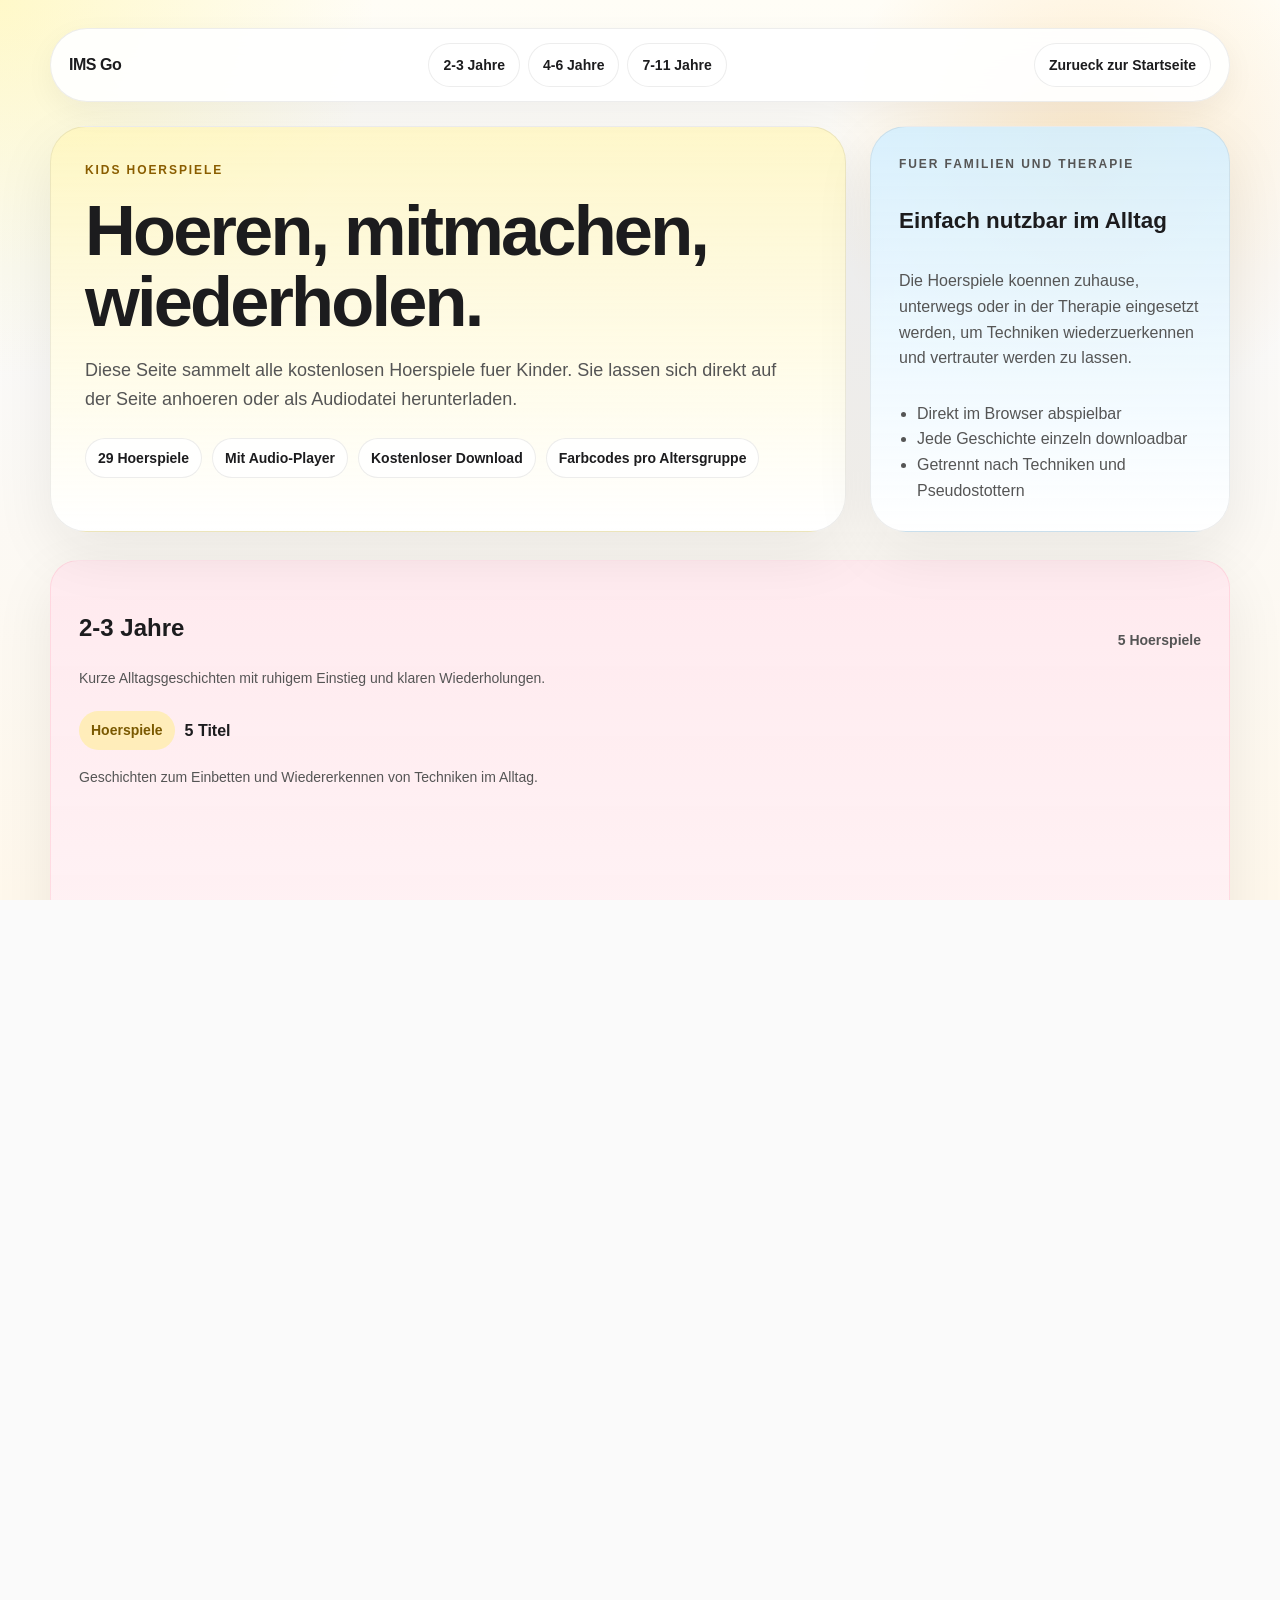
==== kids.html @ 33f675a0 "Create dedicated kids audio page" ====
<!DOCTYPE html>
<html lang="de">
<head>
    <meta charset="UTF-8">
    <meta name="viewport" content="width=device-width, initial-scale=1.0, maximum-scale=1.0, user-scalable=no">
    <title>Kids | IMS Go Hoerspiele</title>
    <meta
        name="description"
        content="Kostenlose Hoerspiele fuer stotternde Kinder. Direkt anhoeren oder herunterladen, sortiert nach Altersgruppen und Techniken."
    >
    <meta property="og:type" content="website">
    <meta property="og:title" content="IMS Go Kids - Hoerspiele fuer Kinder">
    <meta
        property="og:description"
        content="Die Kids-Seite von IMS Go mit kostenlosen Hoerspielen zum direkten Anhoeren und Herunterladen."
    >
    <meta property="og:image" content="https://jddark8.github.io/assets/images/ims-go-logo.png">
    <link rel="icon" href="assets/images/ims-go-logo.png" type="image/png">
    <link rel="stylesheet" href="styles.css">
</head>
<body>
    <div class="kids-page-shell">
        <header class="kids-page-topbar">
            <a class="brand" href="index.html">IMS Go</a>
            <nav class="kids-page-nav" aria-label="Altersgruppen Navigation">
                <a href="#age-2-3">2-3 Jahre</a>
                <a href="#age-4-6">4-6 Jahre</a>
                <a href="#age-7-11">7-11 Jahre</a>
            </nav>
            <a class="kids-page-back" href="index.html">Zurueck zur Startseite</a>
        </header>

        <main>
            <section class="kids-hero reveal">
                <div class="kids-hero-main">
                    <p class="eyebrow">Kids Hoerspiele</p>
                    <h1>Hoeren, mitmachen, wiederholen.</h1>
                    <p class="kids-hero-copy">
                        Diese Seite sammelt alle kostenlosen Hoerspiele fuer Kinder. Sie lassen sich direkt
                        auf der Seite anhoeren oder als Audiodatei herunterladen.
                    </p>
                    <div class="kids-hero-points">
                        <span>29 Hoerspiele</span>
                        <span>Mit Audio-Player</span>
                        <span>Kostenloser Download</span>
                        <span>Farbcodes pro Altersgruppe</span>
                    </div>
                </div>
                <aside class="kids-hero-side">
                    <div class="kids-side-card">
                        <p class="eyebrow">Fuer Familien und Therapie</p>
                        <h2>Einfach nutzbar im Alltag</h2>
                        <p>
                            Die Hoerspiele koennen zuhause, unterwegs oder in der Therapie eingesetzt werden,
                            um Techniken wiederzuerkennen und vertrauter werden zu lassen.
                        </p>
                        <ul>
                            <li>Direkt im Browser abspielbar</li>
                            <li>Jede Geschichte einzeln downloadbar</li>
                            <li>Getrennt nach Techniken und Pseudostottern</li>
                        </ul>
                    </div>
                </aside>
            </section>

            <section id="kids-page-library" class="kids-page-library" aria-live="polite"></section>
        </main>

        <footer class="footer">
            <div class="footer-links">
                <a href="index.html">Startseite</a>
                <a href="impressum.html">Impressum</a>
                <a href="datenschutz.html">Datenschutz</a>
                <a href="mailto:imsgo@gmx.de">Kontakt</a>
            </div>
            <p class="copyright">
                Kids-Bereich von IMS Go<br>
                © <span id="year"></span> Alle Rechte vorbehalten.
            </p>
        </footer>
    </div>

    <script src="audio-library.js"></script>
    <script src="kids.js"></script>
</body>
</html>
---- styles.css ----
:root {
    --primary-yellow: #ffeb3b;
    --primary-orange: #ff9800;
    --primary-green: #00875f;
    --primary-blue: #2196f3;
    --text-dark: #1c1c1e;
    --text-light: #555555;
    --bg-light: #fafafa;
    --bg-soft: #fff8da;
    --white: #ffffff;
    --line: rgba(28, 28, 30, 0.08);
    --shadow: 0 20px 60px rgba(28, 28, 30, 0.08);
}

* {
    box-sizing: border-box;
}

html,
body {
    height: 100%;
    margin: 0;
    padding: 0;
    scroll-behavior: smooth;
    background-color: var(--bg-light);
    color: var(--text-dark);
    font-family: -apple-system, BlinkMacSystemFont, "Segoe UI", Roboto, Helvetica, Arial, sans-serif;
    line-height: 1.6;
    -webkit-overflow-scrolling: touch;
    overflow-x: hidden;
}

body {
    background:
        radial-gradient(circle at top left, rgba(255, 235, 59, 0.24), transparent 24%),
        radial-gradient(circle at 85% 18%, rgba(255, 152, 0, 0.18), transparent 20%),
        linear-gradient(180deg, #fffdf6 0%, #fafafa 30%, #fff8ec 100%);
}

a {
    color: inherit;
    text-decoration: none;
}

img {
    max-width: 100%;
    display: block;
}

.section {
    width: min(1120px, calc(100% - 2rem));
    margin: 0 auto;
    padding: 56px 0;
}

.topbar {
    position: sticky;
    top: 0;
    z-index: 1000;
    display: flex;
    align-items: center;
    justify-content: space-between;
    gap: 20px;
    width: min(1120px, calc(100% - 2rem));
    margin: 16px auto 0;
    padding: 14px 20px;
    border: 1px solid var(--line);
    border-radius: 999px;
    background: rgba(255, 255, 255, 0.9);
    backdrop-filter: blur(16px);
    box-shadow: 0 10px 30px rgba(28, 28, 30, 0.05);
}

.brand,
.section-heading h2,
.hero h1 {
    font-weight: 800;
    letter-spacing: -0.03em;
}

.brand {
    font-size: 1rem;
}

.nav-links {
    display: flex;
    align-items: center;
    justify-content: center;
    gap: 8px;
    flex: 1;
}

.nav-links a,
.nav-link {
    padding: 10px 14px;
    border-radius: 999px;
    font-size: 14px;
    font-weight: 600;
    transition: background-color 0.2s ease, color 0.2s ease, transform 0.2s ease;
}

.nav-links a:hover,
.nav-links a:focus-visible,
.nav-link:hover,
.nav-link:focus-visible {
    background: rgba(255, 235, 59, 0.5);
    color: var(--text-dark);
    transform: translateY(-1px);
}

.nav-link {
    background: #f0f0f0;
    white-space: nowrap;
}

.hero {
    padding-top: 48px;
}

.hero-inner {
    display: grid;
    grid-template-columns: minmax(0, 1.2fr) minmax(280px, 420px);
    gap: 32px;
    align-items: center;
    padding: 36px;
    border-radius: 36px;
    background: linear-gradient(180deg, rgba(255, 235, 59, 0.12) 0%, rgba(255, 255, 255, 0.92) 100%);
    border: 1px solid rgba(255, 152, 0, 0.14);
    box-shadow: var(--shadow);
}

.eyebrow {
    margin: 0 0 14px;
    text-transform: uppercase;
    letter-spacing: 0.16em;
    font-size: 12px;
    font-weight: 700;
    color: #8a5d00;
}

.hero h1 {
    margin: 0;
    font-size: clamp(2.4rem, 6vw, 4.6rem);
    line-height: 1.05;
    max-width: 12ch;
}

.hero-copy {
    margin: 18px 0 0;
    max-width: 680px;
    font-size: clamp(17px, 2.8vw, 20px);
    color: var(--text-light);
}

.store-buttons {
    display: flex;
    gap: 15px;
    flex-wrap: wrap;
    margin-top: 28px;
}

.store-btn {
    display: inline-flex;
    align-items: center;
    justify-content: center;
    min-width: 170px;
    padding: 8px;
    border-radius: 18px;
    box-shadow: 0 10px 24px rgba(28, 28, 30, 0.12);
    transition: transform 0.2s ease, box-shadow 0.2s ease;
}

.store-btn:hover,
.store-btn:focus-visible {
    transform: translateY(-3px);
    box-shadow: 0 18px 30px rgba(28, 28, 30, 0.16);
}

.btn-ios {
    background: rgba(0, 0, 0, 0.94);
}

.btn-android {
    background: var(--primary-green);
}

.store-badge {
    display: block;
    width: auto;
    max-width: 100%;
    height: 56px;
}

.store-badge-google {
    height: 84px;
    margin: -14px 0;
}

.store-note {
    margin: 12px 0 0;
    color: var(--text-light);
    font-size: 14px;
}

.hero-points {
    display: flex;
    flex-wrap: wrap;
    gap: 10px;
    margin-top: 26px;
}

.hero-points span {
    padding: 8px 12px;
    border-radius: 999px;
    background: rgba(255, 255, 255, 0.88);
    border: 1px solid rgba(255, 152, 0, 0.15);
    font-size: 14px;
    font-weight: 700;
}

.hero-visual {
    position: relative;
    display: flex;
    justify-content: center;
}

.hero-visual::before {
    content: "";
    position: absolute;
    inset: 8% 10%;
    border-radius: 32px;
    background: radial-gradient(circle, rgba(255, 235, 59, 0.45), rgba(255, 152, 0, 0.08) 65%, transparent 70%);
    filter: blur(8px);
}

.hero-logo {
    position: relative;
    width: min(100%, 280px);
    border-radius: 32px;
    box-shadow: 0 24px 56px rgba(255, 152, 0, 0.24);
}

.gallery-section {
    display: flex;
    justify-content: center;
    gap: 24px;
    flex-wrap: wrap;
    padding-top: 8px;
}

.screenshot-wrapper {
    width: min(240px, 100%);
    padding: 10px;
    border-radius: 28px;
    background: linear-gradient(180deg, #ffffff, #fff8eb);
    border: 1px solid rgba(255, 152, 0, 0.1);
    box-shadow: 0 22px 50px rgba(28, 28, 30, 0.08);
    transition: transform 0.3s ease, box-shadow 0.3s ease;
}

.screenshot-wrapper:hover,
.screenshot-wrapper:focus-within {
    transform: translateY(-10px) scale(1.02);
    box-shadow: 0 30px 60px rgba(28, 28, 30, 0.12);
}

.screenshot-img {
    border-radius: 20px;
}

.section-heading {
    max-width: 720px;
    margin-bottom: 28px;
}

.section-intro {
    margin: 14px 0 0;
    color: var(--text-light);
    font-size: 17px;
    line-height: 1.75;
}

.section-heading h2 {
    margin: 0;
    font-size: clamp(2rem, 4.5vw, 3.2rem);
    line-height: 1.08;
}

.feature-grid,
.kids-library,
.content-grid,
.team-grid {
    display: grid;
    gap: 24px;
}

.kids-section {
    padding-top: 10px;
}

.kids-panel,
.kids-age-card,
.kids-track-card {
    background: rgba(255, 255, 255, 0.9);
    border: 1px solid var(--line);
    border-radius: 28px;
    box-shadow: var(--shadow);
}

.kids-panel {
    display: flex;
    align-items: center;
    justify-content: space-between;
    gap: 24px;
    padding: 28px;
    background: linear-gradient(180deg, rgba(255, 235, 59, 0.18), rgba(255, 255, 255, 0.96));
}

.kids-copy p {
    margin: 0;
    color: var(--text-light);
}

.kids-points {
    display: flex;
    flex-wrap: wrap;
    gap: 10px;
    margin: 18px 0 0;
    padding: 0;
    list-style: none;
}

.kids-points li,
.kids-badge,
.kids-type-badge {
    padding: 8px 12px;
    border-radius: 999px;
    font-size: 14px;
    font-weight: 700;
}

.kids-points li {
    background: rgba(255, 255, 255, 0.88);
    border: 1px solid rgba(255, 152, 0, 0.14);
}

.kids-badge {
    min-width: max-content;
    background: #111111;
    color: #ffffff;
}

.kids-actions {
    margin-top: 18px;
}

.kids-teaser-grid {
    display: grid;
    grid-template-columns: repeat(3, minmax(0, 1fr));
    gap: 18px;
    margin-top: 24px;
}

.kids-teaser-card {
    padding: 24px;
    border-radius: 28px;
    border: 1px solid var(--line);
    box-shadow: var(--shadow);
    background: rgba(255, 255, 255, 0.92);
}

.kids-teaser-card h3 {
    margin: 0 0 10px;
    font-size: 1.35rem;
}

.kids-teaser-card p:last-child {
    margin: 0;
    color: var(--text-light);
}

.kids-teaser-age {
    display: inline-flex;
    margin: 0 0 14px;
    padding: 8px 12px;
    border-radius: 999px;
    font-size: 13px;
    font-weight: 800;
    letter-spacing: 0.06em;
    text-transform: uppercase;
}

.kids-teaser-card-2-3 {
    background: linear-gradient(180deg, rgba(255, 224, 229, 0.72), rgba(255, 255, 255, 0.96));
}

.kids-teaser-card-2-3 .kids-teaser-age {
    background: rgba(255, 255, 255, 0.82);
    color: #a04b5f;
}

.kids-teaser-card-4-6 {
    background: linear-gradient(180deg, rgba(255, 245, 184, 0.78), rgba(255, 255, 255, 0.96));
}

.kids-teaser-card-4-6 .kids-teaser-age {
    background: rgba(255, 255, 255, 0.82);
    color: #8a6d00;
}

.kids-teaser-card-7-11 {
    background: linear-gradient(180deg, rgba(209, 238, 255, 0.86), rgba(255, 255, 255, 0.96));
}

.kids-teaser-card-7-11 .kids-teaser-age {
    background: rgba(255, 255, 255, 0.82);
    color: #1d6da3;
}

.kids-library {
    grid-template-columns: 1fr;
    margin-top: 24px;
}

.kids-page-shell {
    width: min(1180px, calc(100% - 2rem));
    margin: 0 auto;
    padding: 28px 0 72px;
}

.kids-page-topbar {
    position: sticky;
    top: 0;
    z-index: 1000;
    display: flex;
    align-items: center;
    justify-content: space-between;
    gap: 16px;
    margin-bottom: 24px;
    padding: 14px 18px;
    border: 1px solid var(--line);
    border-radius: 999px;
    background: rgba(255, 255, 255, 0.92);
    backdrop-filter: blur(16px);
    box-shadow: 0 10px 30px rgba(28, 28, 30, 0.05);
}

.kids-page-nav {
    display: flex;
    gap: 8px;
    flex-wrap: wrap;
}

.kids-page-nav a,
.kids-page-back {
    display: inline-flex;
    align-items: center;
    justify-content: center;
    padding: 10px 14px;
    border-radius: 999px;
    font-size: 14px;
    font-weight: 700;
    background: rgba(255, 255, 255, 0.9);
    border: 1px solid rgba(28, 28, 30, 0.08);
}

.kids-page-nav a:hover,
.kids-page-back:hover,
.kids-page-nav a:focus-visible,
.kids-page-back:focus-visible {
    background: rgba(255, 235, 59, 0.4);
}

.kids-hero {
    display: grid;
    grid-template-columns: minmax(0, 1.1fr) minmax(280px, 360px);
    gap: 24px;
    align-items: stretch;
    margin-bottom: 28px;
}

.kids-hero-main,
.kids-hero-side {
    border: 1px solid var(--line);
    border-radius: 36px;
    box-shadow: var(--shadow);
}

.kids-hero-main {
    padding: 34px;
    background: linear-gradient(180deg, rgba(255, 245, 184, 0.72), rgba(255, 255, 255, 0.96));
}

.kids-hero-main h1 {
    margin: 0;
    font-size: clamp(2.5rem, 6vw, 4.4rem);
    line-height: 1.02;
    letter-spacing: -0.04em;
}

.kids-hero-copy {
    max-width: 700px;
    margin: 18px 0 0;
    font-size: 18px;
    color: var(--text-light);
}

.kids-hero-points {
    display: flex;
    flex-wrap: wrap;
    gap: 10px;
    margin-top: 24px;
}

.kids-hero-points span {
    padding: 8px 12px;
    border-radius: 999px;
    background: rgba(255, 255, 255, 0.84);
    border: 1px solid rgba(28, 28, 30, 0.08);
    font-size: 14px;
    font-weight: 700;
}

.kids-hero-side {
    padding: 28px;
    background: linear-gradient(180deg, rgba(209, 238, 255, 0.84), rgba(255, 255, 255, 0.96));
}

.kids-side-card {
    display: grid;
    gap: 14px;
}

.kids-side-card h2 {
    margin: 0;
    font-size: 1.4rem;
}

.kids-side-card p,
.kids-side-card li,
.kids-track-copy,
.kids-track-description {
    color: var(--text-light);
}

.kids-side-card ul {
    margin: 0;
    padding-left: 18px;
}

.kids-page-library {
    display: grid;
    gap: 24px;
}

.kids-age-card {
    padding: 28px;
}

.kids-age-card-2-3 {
    border-color: rgba(255, 140, 168, 0.22);
    background: linear-gradient(180deg, rgba(255, 232, 238, 0.9), rgba(255, 255, 255, 0.96));
}

.kids-age-card-4-6 {
    border-color: rgba(255, 202, 40, 0.22);
    background: linear-gradient(180deg, rgba(255, 246, 201, 0.92), rgba(255, 255, 255, 0.96));
}

.kids-age-card-7-11 {
    border-color: rgba(33, 150, 243, 0.18);
    background: linear-gradient(180deg, rgba(225, 243, 255, 0.92), rgba(255, 255, 255, 0.96));
}

.kids-age-head {
    display: flex;
    align-items: center;
    justify-content: space-between;
    gap: 16px;
    margin-bottom: 20px;
}

.kids-age-head h3,
.kids-type-header h4,
.kids-track-title {
    margin: 0;
}

.kids-age-head h3 {
    font-size: clamp(1.5rem, 3vw, 2rem);
}

.kids-age-count {
    color: var(--text-light);
    font-size: 14px;
    font-weight: 700;
}

.kids-type-group + .kids-type-group {
    margin-top: 22px;
    padding-top: 22px;
    border-top: 1px solid rgba(28, 28, 30, 0.08);
}

.kids-type-header {
    display: flex;
    align-items: center;
    gap: 10px;
    margin-bottom: 16px;
}

.kids-type-badge {
    background: rgba(255, 235, 59, 0.3);
    color: #7a5900;
}

.kids-track-grid {
    display: grid;
    grid-template-columns: repeat(3, minmax(0, 1fr));
    gap: 16px;
}

.kids-track-card {
    overflow: hidden;
    padding: 0;
}

.kids-track-cover {
    position: relative;
    min-height: 164px;
    padding: 18px;
    display: flex;
    flex-direction: column;
    justify-content: space-between;
}

.kids-track-cover::after {
    content: "";
    position: absolute;
    right: -24px;
    bottom: -24px;
    width: 120px;
    height: 120px;
    border-radius: 50%;
    background: rgba(255, 255, 255, 0.22);
}

.kids-track-cover-2-3 {
    background: linear-gradient(135deg, #ffb8c9, #ff8cab);
    color: #58192a;
}

.kids-track-cover-4-6 {
    background: linear-gradient(135deg, #ffe36a, #ffb300);
    color: #4d3500;
}

.kids-track-cover-7-11 {
    background: linear-gradient(135deg, #79c6ff, #2a90f0);
    color: #0a345d;
}

.kids-track-badges {
    position: relative;
    z-index: 1;
    display: flex;
    flex-wrap: wrap;
    gap: 8px;
}

.kids-cover-pill,
.kids-cover-icon {
    display: inline-flex;
    align-items: center;
    justify-content: center;
    border-radius: 999px;
    background: rgba(255, 255, 255, 0.82);
    font-size: 12px;
    font-weight: 800;
}

.kids-cover-pill {
    padding: 7px 10px;
    letter-spacing: 0.06em;
    text-transform: uppercase;
}

.kids-cover-icon {
    width: 34px;
    height: 34px;
    font-size: 16px;
}

.kids-track-cover-title {
    position: relative;
    z-index: 1;
    margin: 16px 0 0;
    font-size: 1.25rem;
    line-height: 1.15;
}

.kids-track-body {
    padding: 18px;
}

.kids-track-copy {
    margin: 0 0 12px;
    font-size: 14px;
}

.kids-track-description {
    margin: 0;
    font-size: 14px;
    line-height: 1.7;
}

.kids-track-meta {
    margin: 8px 0 14px;
    color: var(--text-light);
    font-size: 14px;
}

.kids-audio {
    width: 100%;
    margin-top: 8px;
}

.kids-track-actions {
    display: flex;
    gap: 10px;
    margin-top: 14px;
    flex-wrap: wrap;
}

.kids-link {
    display: inline-flex;
    align-items: center;
    justify-content: center;
    min-height: 40px;
    padding: 10px 14px;
    border-radius: 999px;
    font-size: 14px;
    font-weight: 700;
}

.kids-link-primary {
    color: #ffffff;
    background: linear-gradient(135deg, #1c1c1e, #4a4a4f);
}

.kids-link-secondary {
    border: 1px solid rgba(28, 28, 30, 0.1);
    background: rgba(255, 255, 255, 0.92);
}

.feature-grid {
    grid-template-columns: repeat(3, minmax(0, 1fr));
}

.feature-card,
.content-card,
.team-card,
.disclaimer-box {
    background: rgba(255, 255, 255, 0.88);
    border: 1px solid var(--line);
    border-radius: 28px;
    box-shadow: var(--shadow);
}

.feature-card,
.content-card,
.team-card {
    padding: 28px;
}

.feature-card {
    transition: transform 0.25s ease, box-shadow 0.25s ease;
}

.feature-card:hover,
.team-card:hover {
    transform: translateY(-6px);
    box-shadow: 0 24px 60px rgba(28, 28, 30, 0.1);
}

.icon-box {
    display: inline-flex;
    align-items: center;
    justify-content: center;
    min-width: 56px;
    height: 56px;
    padding: 0 12px;
    border-radius: 16px;
    margin-bottom: 20px;
    font-size: 13px;
    font-weight: 800;
    text-transform: uppercase;
    letter-spacing: 0.08em;
}

.icon-blue {
    color: var(--primary-blue);
    background: rgba(33, 150, 243, 0.12);
}

.icon-green {
    color: var(--primary-green);
    background: rgba(0, 135, 95, 0.12);
}

.icon-orange {
    color: var(--primary-orange);
    background: rgba(255, 152, 0, 0.14);
}

.feature-card h3,
.team-name {
    margin: 0 0 10px;
    font-size: 22px;
}

.feature-card p,
.content-card p,
.team-bio,
.disclaimer-box p,
.copyright {
    margin: 0;
    color: var(--text-light);
}

.content-grid {
    grid-template-columns: repeat(3, minmax(0, 1fr));
}

.content-card p,
.team-bio,
.disclaimer-box p {
    font-size: 16px;
    line-height: 1.75;
}

.team-section {
    padding-bottom: 36px;
}

.team-grid {
    grid-template-columns: repeat(2, minmax(0, 1fr));
}

.team-card {
    text-align: center;
}

.team-img {
    width: 140px;
    height: 140px;
    margin: 0 auto 20px;
    border-radius: 50%;
    object-fit: cover;
    border: 4px solid var(--white);
    box-shadow: 0 12px 24px rgba(28, 28, 30, 0.12);
}

.team-card:nth-child(1) .team-img {
    border-color: var(--primary-orange);
}

.team-card:nth-child(2) .team-img {
    border-color: var(--primary-yellow);
}

.team-role {
    margin: 0 0 18px;
    color: var(--primary-orange);
    font-size: 13px;
    font-weight: 700;
    letter-spacing: 0.08em;
    text-transform: uppercase;
}

.disclaimer-section {
    padding-top: 16px;
}

.download-section {
    padding-top: 8px;
}

.download-panel {
    padding: 34px;
    text-align: center;
    border-radius: 32px;
    border: 1px solid rgba(255, 152, 0, 0.12);
    background: linear-gradient(180deg, rgba(255, 235, 59, 0.14), rgba(255, 255, 255, 0.94));
    box-shadow: var(--shadow);
}

.download-panel h2 {
    margin: 0;
    font-size: clamp(2rem, 4.5vw, 3rem);
    line-height: 1.08;
}

.download-panel p {
    max-width: 700px;
    margin: 16px auto 0;
    color: var(--text-light);
}

.store-buttons-centered {
    justify-content: center;
}

.disclaimer-box {
    max-width: 800px;
    margin: 0 auto;
    padding: 24px;
    background: #fffde7;
    border-left: 5px solid var(--primary-orange);
}

.disclaimer-box strong {
    display: block;
    margin-bottom: 10px;
}

.footer {
    margin-top: 32px;
    padding: 56px 20px 72px;
    text-align: center;
    background: #111111;
    color: #cccccc;
}

.footer-links {
    display: flex;
    flex-wrap: wrap;
    justify-content: center;
    gap: 18px;
}

.footer-links a {
    color: #cccccc;
    font-size: 14px;
    transition: color 0.2s ease;
}

.footer-links a:hover,
.footer-links a:focus-visible {
    color: var(--primary-yellow);
}

.copyright {
    margin-top: 20px;
    font-size: 12px;
    opacity: 0.7;
}

.legal-page {
    min-height: 100vh;
}

.legal-shell {
    width: min(920px, calc(100% - 2rem));
    margin: 0 auto;
    padding: 32px 0 64px;
}

.legal-back {
    display: inline-flex;
    align-items: center;
    padding: 10px 14px;
    border-radius: 999px;
    background: rgba(255, 255, 255, 0.92);
    border: 1px solid var(--line);
    box-shadow: 0 10px 24px rgba(28, 28, 30, 0.06);
}

.legal-card {
    margin-top: 20px;
    padding: 32px;
    border-radius: 32px;
    background: rgba(255, 255, 255, 0.92);
    border: 1px solid var(--line);
    box-shadow: var(--shadow);
}

.legal-card h1 {
    margin: 0 0 18px;
    font-size: clamp(2.2rem, 5vw, 3.4rem);
    line-height: 1.05;
}

.legal-card h2 {
    margin: 0 0 10px;
    font-size: 1.2rem;
}

.legal-note {
    margin-bottom: 26px;
    padding: 18px 20px;
    border-left: 5px solid var(--primary-orange);
    border-radius: 18px;
    background: #fff7de;
}

.legal-note p,
.legal-section-block p,
.legal-section-block li {
    color: var(--text-light);
}

.legal-section-block {
    padding-top: 18px;
    border-top: 1px solid rgba(28, 28, 30, 0.08);
}

.legal-section-block + .legal-section-block {
    margin-top: 18px;
}

.reveal {
    opacity: 0;
    transform: translateY(18px);
    transition: opacity 700ms ease, transform 700ms ease;
}

.reveal.is-visible {
    opacity: 1;
    transform: translateY(0);
}

.delay-1 {
    transition-delay: 100ms;
}

.delay-2 {
    transition-delay: 180ms;
}

.delay-3 {
    transition-delay: 260ms;
}

@media (max-width: 920px) {
    .kids-hero,
    .hero-inner,
    .kids-track-grid,
    .kids-teaser-grid,
    .feature-grid,
    .content-grid,
    .team-grid {
        grid-template-columns: 1fr;
    }

    .hero h1 {
        max-width: 100%;
    }

    .hero-visual {
        order: -1;
    }
}

@media (max-width: 760px) {
    .topbar {
        flex-wrap: wrap;
        justify-content: center;
        border-radius: 28px;
    }

    .nav-links {
        order: 3;
        flex-wrap: wrap;
    }

    .hero-inner,
    .kids-panel,
    .feature-card,
    .content-card,
    .team-card {
        padding: 22px;
    }

    .kids-hero-main,
    .kids-hero-side,
    .kids-age-card {
        padding: 22px;
    }

    .kids-panel,
    .kids-age-head {
        flex-direction: column;
        align-items: flex-start;
    }

    .store-buttons {
        flex-direction: column;
    }

    .store-btn {
        width: 100%;
    }

    .store-badge {
        height: 52px;
    }

    .store-badge-google {
        height: 76px;
        margin: -12px 0;
    }

    .download-panel,
    .legal-card {
        padding: 24px;
    }

    .kids-page-topbar {
        border-radius: 28px;
        flex-wrap: wrap;
    }
}

@media (max-width: 520px) {
    .section {
        width: min(100% - 1rem, 1120px);
        padding: 40px 0;
    }

    .topbar {
        width: min(100% - 1rem, 1120px);
        margin-top: 10px;
        padding: 12px;
    }

    .hero {
        padding-top: 28px;
    }

    .hero-inner {
        padding: 20px;
        border-radius: 28px;
    }

    .hero h1 {
        font-size: clamp(2rem, 12vw, 3rem);
    }
}
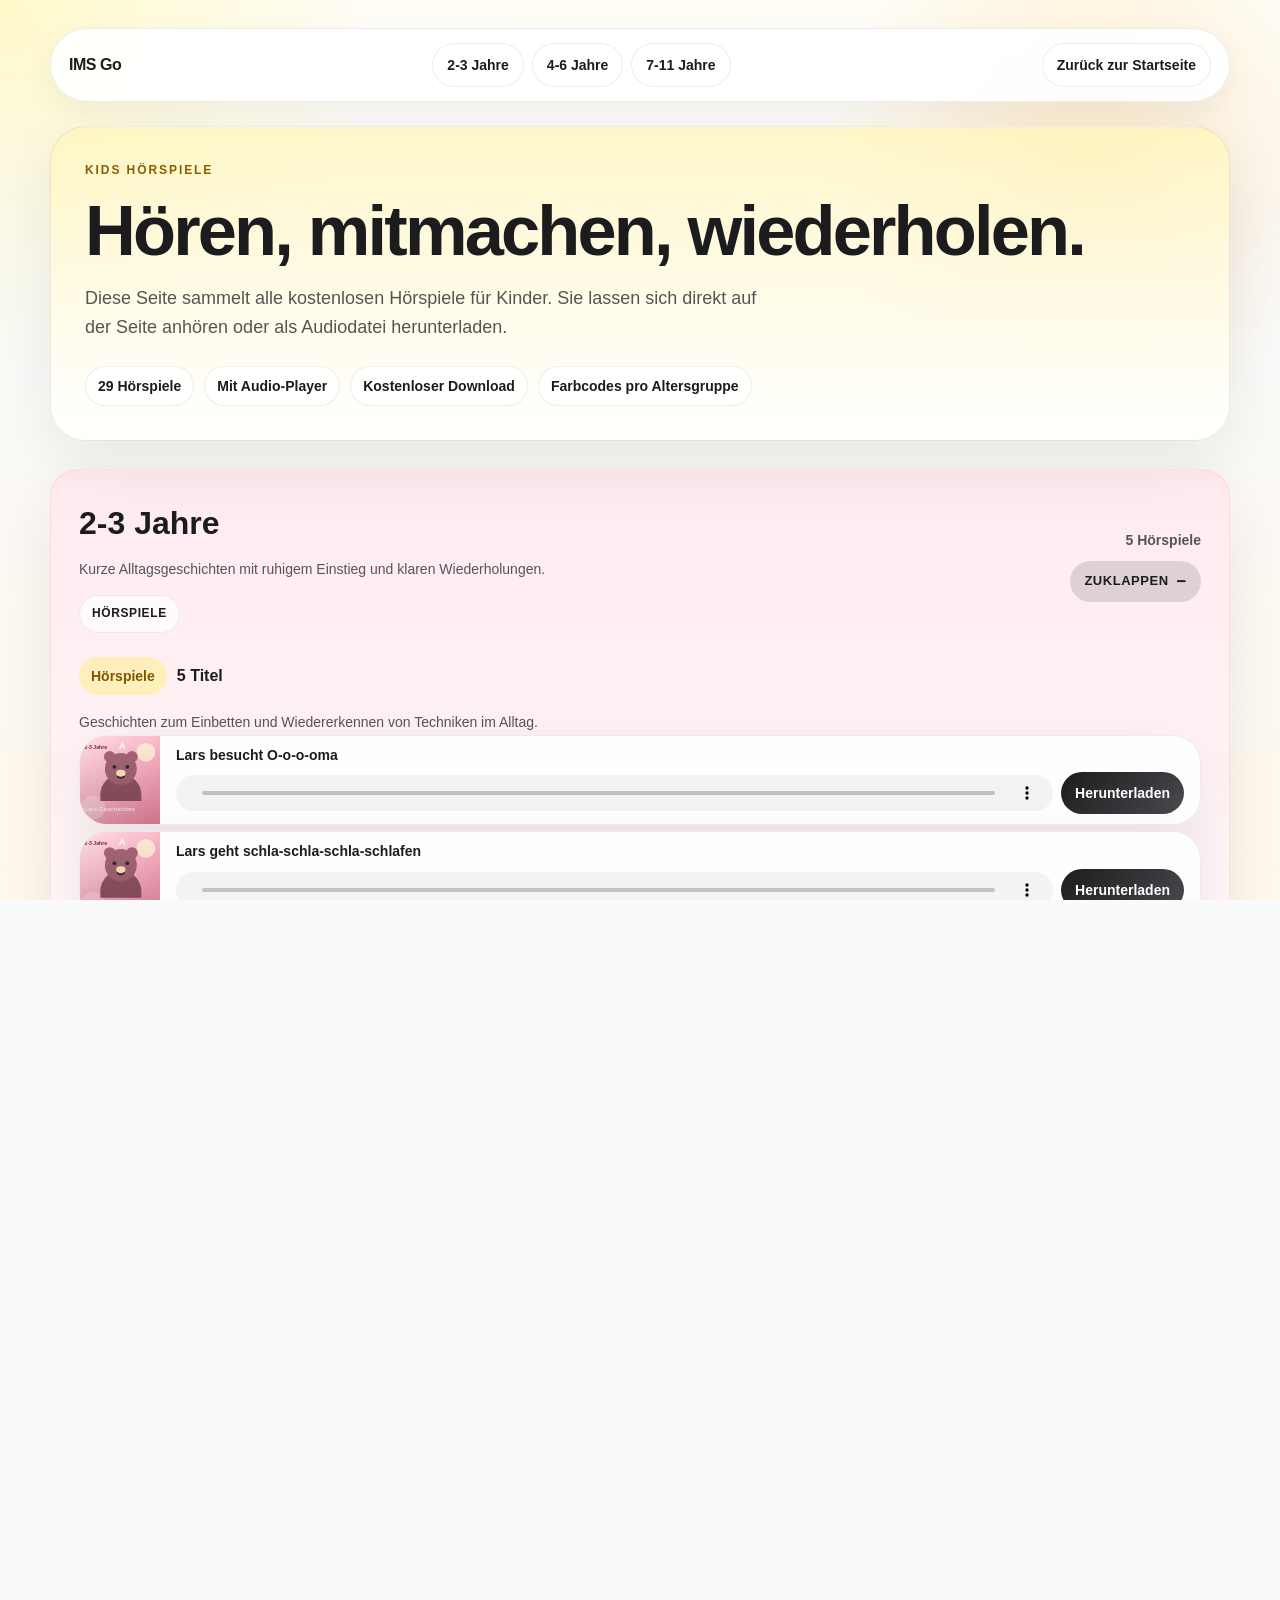
==== commit b25524d1: "UX: compact card layout, remove aside, single download button" ====
--- a/kids.html
+++ b/kids.html
@@ -3,20 +3,20 @@
 <head>
     <meta charset="UTF-8">
     <meta name="viewport" content="width=device-width, initial-scale=1.0, maximum-scale=1.0, user-scalable=no">
-    <title>Kids | IMS Go Hoerspiele</title>
+    <title>Kids | IMS Go Hörspiele</title>
     <meta
         name="description"
-        content="Kostenlose Hoerspiele fuer stotternde Kinder. Direkt anhoeren oder herunterladen, sortiert nach Altersgruppen und Techniken."
+        content="Kostenlose Hörspiele für stotternde Kinder. Direkt anhören oder herunterladen, sortiert nach Altersgruppen und Techniken."
     >
     <meta property="og:type" content="website">
-    <meta property="og:title" content="IMS Go Kids - Hoerspiele fuer Kinder">
+    <meta property="og:title" content="IMS Go Kids - Hörspiele für Kinder">
     <meta
         property="og:description"
-        content="Die Kids-Seite von IMS Go mit kostenlosen Hoerspielen zum direkten Anhoeren und Herunterladen."
+        content="Die Kids-Seite von IMS Go mit kostenlosen Hörspielen zum direkten Anhören und Herunterladen."
     >
     <meta property="og:image" content="https://jddark8.github.io/assets/images/ims-go-logo.png">
     <link rel="icon" href="assets/images/ims-go-logo.png" type="image/png">
-    <link rel="stylesheet" href="styles.css">
+    <link rel="stylesheet" href="styles.css?v=20260423d">
 </head>
 <body>
     <div class="kids-page-shell">
@@ -27,40 +27,25 @@
                 <a href="#age-4-6">4-6 Jahre</a>
                 <a href="#age-7-11">7-11 Jahre</a>
             </nav>
-            <a class="kids-page-back" href="index.html">Zurueck zur Startseite</a>
+            <a class="kids-page-back" href="index.html">Zurück zur Startseite</a>
         </header>
 
         <main>
             <section class="kids-hero reveal">
                 <div class="kids-hero-main">
-                    <p class="eyebrow">Kids Hoerspiele</p>
-                    <h1>Hoeren, mitmachen, wiederholen.</h1>
+                    <p class="eyebrow">Kids Hörspiele</p>
+                    <h1>Hören, mitmachen, wiederholen.</h1>
                     <p class="kids-hero-copy">
-                        Diese Seite sammelt alle kostenlosen Hoerspiele fuer Kinder. Sie lassen sich direkt
-                        auf der Seite anhoeren oder als Audiodatei herunterladen.
+                        Diese Seite sammelt alle kostenlosen Hörspiele für Kinder. Sie lassen sich direkt
+                        auf der Seite anhören oder als Audiodatei herunterladen.
                     </p>
                     <div class="kids-hero-points">
-                        <span>29 Hoerspiele</span>
+                        <span>29 Hörspiele</span>
                         <span>Mit Audio-Player</span>
                         <span>Kostenloser Download</span>
                         <span>Farbcodes pro Altersgruppe</span>
                     </div>
                 </div>
-                <aside class="kids-hero-side">
-                    <div class="kids-side-card">
-                        <p class="eyebrow">Fuer Familien und Therapie</p>
-                        <h2>Einfach nutzbar im Alltag</h2>
-                        <p>
-                            Die Hoerspiele koennen zuhause, unterwegs oder in der Therapie eingesetzt werden,
-                            um Techniken wiederzuerkennen und vertrauter werden zu lassen.
-                        </p>
-                        <ul>
-                            <li>Direkt im Browser abspielbar</li>
-                            <li>Jede Geschichte einzeln downloadbar</li>
-                            <li>Getrennt nach Techniken und Pseudostottern</li>
-                        </ul>
-                    </div>
-                </aside>
             </section>
 
             <section id="kids-page-library" class="kids-page-library" aria-live="polite"></section>
@@ -80,7 +65,7 @@
         </footer>
     </div>
 
-    <script src="audio-library.js"></script>
-    <script src="kids.js"></script>
+    <script src="audio-library.js?v=20260423d"></script>
+    <script src="kids.js?v=20260423d"></script>
 </body>
 </html>
--- a/styles.css
+++ b/styles.css
@@ -472,10 +472,6 @@
 }
 
 .kids-hero {
-    display: grid;
-    grid-template-columns: minmax(0, 1.1fr) minmax(280px, 360px);
-    gap: 24px;
-    align-items: stretch;
     margin-bottom: 28px;
 }
 
@@ -580,6 +576,102 @@
     margin-bottom: 20px;
 }
 
+.kids-age-disclosure {
+    border-radius: 30px;
+}
+
+.kids-age-summary {
+    display: flex;
+    align-items: center;
+    justify-content: space-between;
+    gap: 20px;
+    list-style: none;
+    cursor: pointer;
+}
+
+.kids-age-summary::-webkit-details-marker {
+    display: none;
+}
+
+.kids-age-summary-main {
+    display: grid;
+    gap: 14px;
+}
+
+.kids-age-summary h2 {
+    margin: 0 0 8px;
+    font-size: clamp(1.55rem, 3vw, 2rem);
+}
+
+.kids-age-summary-side {
+    display: grid;
+    gap: 10px;
+    justify-items: end;
+    flex-shrink: 0;
+}
+
+.kids-age-chip-row {
+    display: flex;
+    flex-wrap: wrap;
+    gap: 10px;
+}
+
+.kids-age-chip {
+    display: inline-flex;
+    align-items: center;
+    min-height: 34px;
+    padding: 8px 12px;
+    border-radius: 999px;
+    background: rgba(255, 255, 255, 0.72);
+    border: 1px solid rgba(28, 28, 30, 0.08);
+    font-size: 12px;
+    font-weight: 800;
+    letter-spacing: 0.05em;
+    text-transform: uppercase;
+}
+
+.kids-age-toggle {
+    display: inline-flex;
+    align-items: center;
+    justify-content: center;
+    min-height: 40px;
+    padding: 10px 14px;
+    border-radius: 999px;
+    background: rgba(28, 28, 30, 0.08);
+    color: var(--text-dark);
+    font-size: 13px;
+    font-weight: 800;
+    letter-spacing: 0.04em;
+    text-transform: uppercase;
+}
+
+.kids-age-toggle::before {
+    content: "Öffnen";
+}
+
+.kids-age-toggle::after {
+    content: "+";
+    margin-left: 8px;
+    font-size: 17px;
+    line-height: 1;
+}
+
+.kids-age-disclosure[open] .kids-age-toggle::before {
+    content: "Zuklappen";
+}
+
+.kids-age-disclosure[open] .kids-age-toggle::after {
+    content: "−";
+}
+
+.kids-age-disclosure[open] .kids-age-toggle {
+    background: rgba(28, 28, 30, 0.14);
+}
+
+.kids-age-panel {
+    margin-top: 24px;
+}
+
 .kids-age-head h3,
 .kids-type-header h4,
 .kids-track-title {
@@ -616,33 +708,45 @@
 
 .kids-track-grid {
     display: grid;
-    grid-template-columns: repeat(3, minmax(0, 1fr));
-    gap: 16px;
+    grid-template-columns: 1fr;
+    gap: 6px;
 }
 
 .kids-track-card {
+    display: flex;
+    flex-direction: row;
+    align-items: stretch;
     overflow: hidden;
     padding: 0;
 }
 
 .kids-track-cover {
     position: relative;
-    min-height: 164px;
-    padding: 18px;
-    display: flex;
-    flex-direction: column;
-    justify-content: space-between;
+    flex: 0 0 80px;
+    width: 80px;
+    isolation: isolate;
+    overflow: hidden;
 }
 
 .kids-track-cover::after {
+    display: none;
+}
+
+.kids-track-cover-art {
+    position: absolute;
+    inset: 0;
+    width: 100%;
+    height: 100%;
+    object-fit: cover;
+    z-index: -2;
+}
+
+.kids-track-cover::before {
     content: "";
     position: absolute;
-    right: -24px;
-    bottom: -24px;
-    width: 120px;
-    height: 120px;
-    border-radius: 50%;
-    background: rgba(255, 255, 255, 0.22);
+    inset: 0;
+    background: linear-gradient(180deg, rgba(255, 255, 255, 0.08), rgba(17, 17, 17, 0.14));
+    z-index: -1;
 }
 
 .kids-track-cover-2-3 {
@@ -668,8 +772,7 @@
     gap: 8px;
 }
 
-.kids-cover-pill,
-.kids-cover-icon {
+.kids-cover-pill {
     display: inline-flex;
     align-items: center;
     justify-content: center;
@@ -683,12 +786,6 @@
     padding: 7px 10px;
     letter-spacing: 0.06em;
     text-transform: uppercase;
-}
-
-.kids-cover-icon {
-    width: 34px;
-    height: 34px;
-    font-size: 16px;
 }
 
 .kids-track-cover-title {
@@ -697,15 +794,30 @@
     margin: 16px 0 0;
     font-size: 1.25rem;
     line-height: 1.15;
+    text-shadow: 0 2px 14px rgba(0, 0, 0, 0.12);
 }
 
 .kids-track-body {
-    padding: 18px;
-}
-
-.kids-track-copy {
-    margin: 0 0 12px;
+    flex: 1;
+    display: flex;
+    flex-direction: column;
+    justify-content: center;
+    gap: 8px;
+    padding: 10px 16px;
+    min-width: 0;
+}
+
+.kids-track-title {
+    margin: 0;
     font-size: 14px;
+    font-weight: 700;
+    line-height: 1.3;
+}
+
+.kids-track-controls {
+    display: flex;
+    align-items: center;
+    gap: 8px;
 }
 
 .kids-track-description {
@@ -721,15 +833,14 @@
 }
 
 .kids-audio {
-    width: 100%;
-    margin-top: 8px;
-}
-
-.kids-track-actions {
-    display: flex;
-    gap: 10px;
-    margin-top: 14px;
-    flex-wrap: wrap;
+    flex: 1;
+    min-width: 0;
+    height: 36px;
+}
+
+.kids-track-controls .kids-link {
+    flex: 0 0 auto;
+    white-space: nowrap;
 }
 
 .kids-link {
@@ -847,6 +958,18 @@
     grid-template-columns: repeat(2, minmax(0, 1fr));
 }
 
+@media (max-width: 860px) {
+    .kids-age-summary {
+        flex-direction: column;
+        align-items: flex-start;
+    }
+
+    .kids-age-summary-side {
+        width: 100%;
+        justify-items: start;
+    }
+}
+
 .team-card {
     text-align: center;
 }
